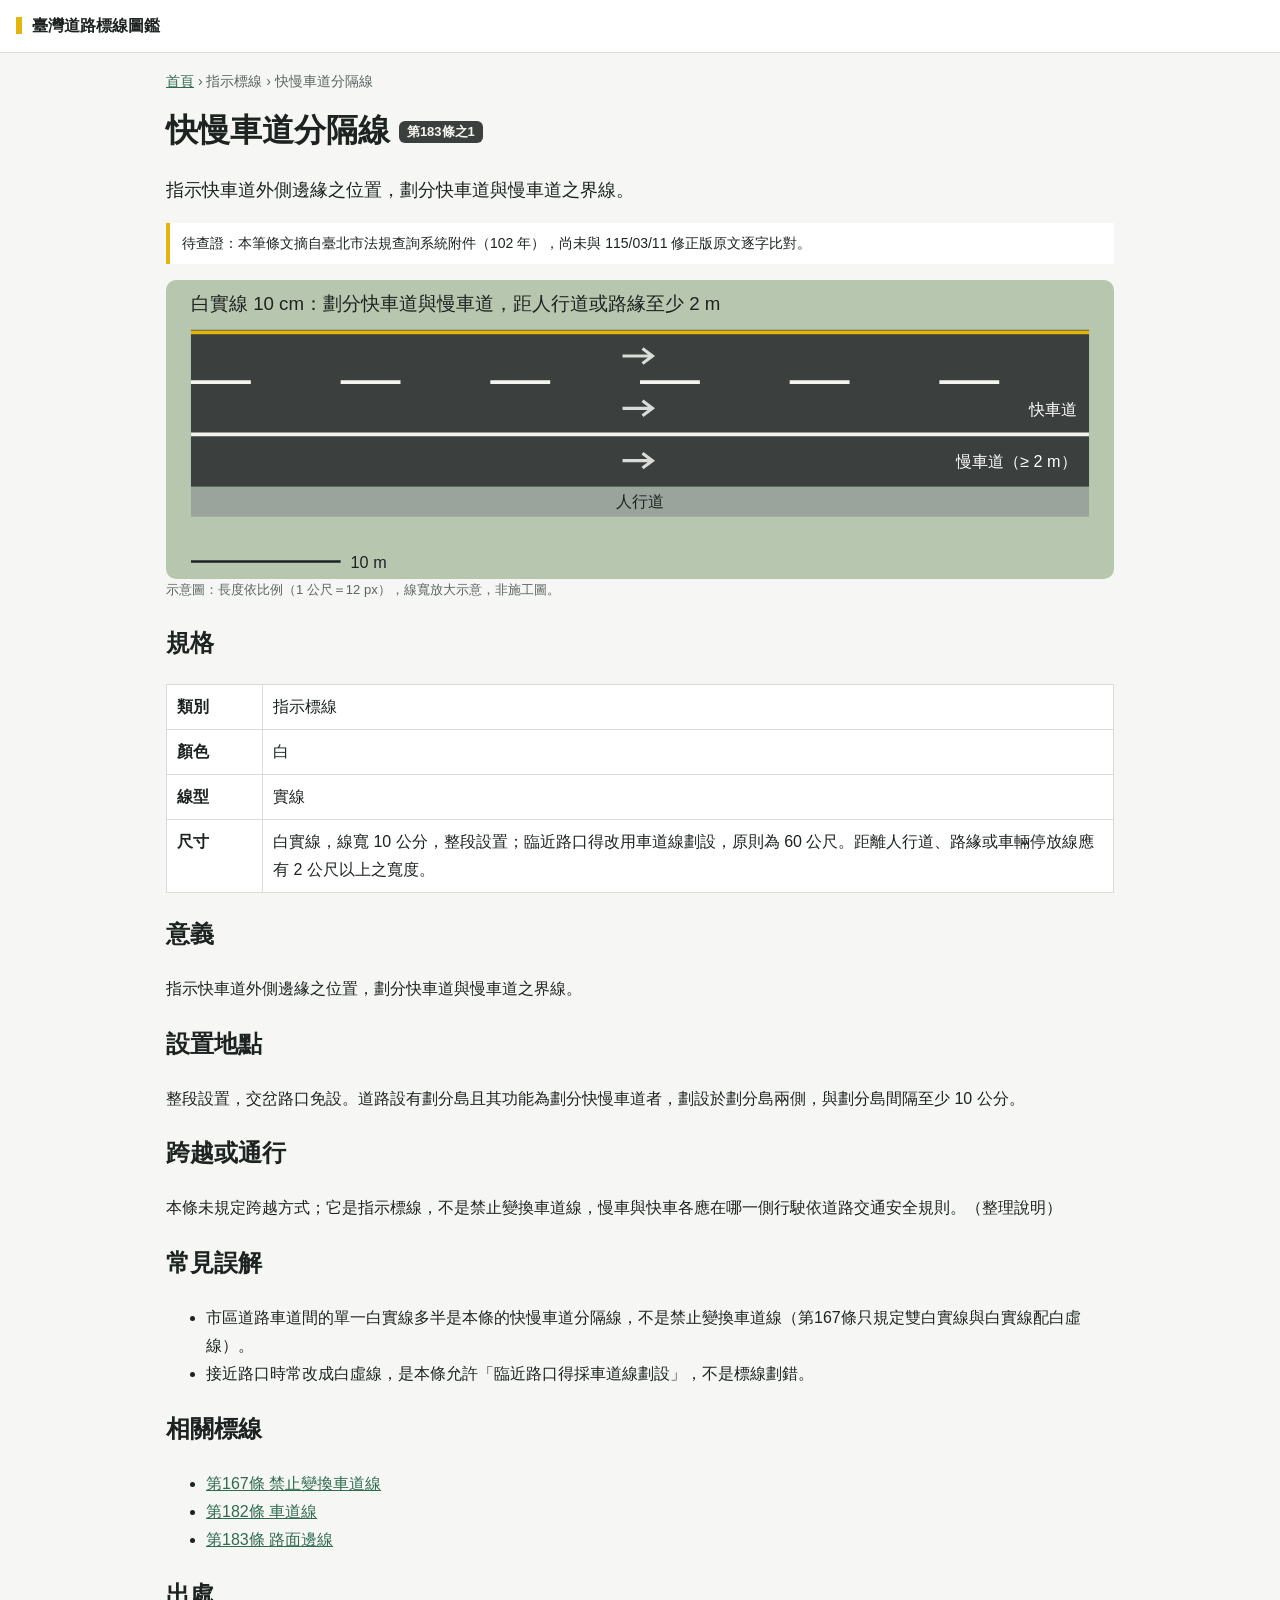
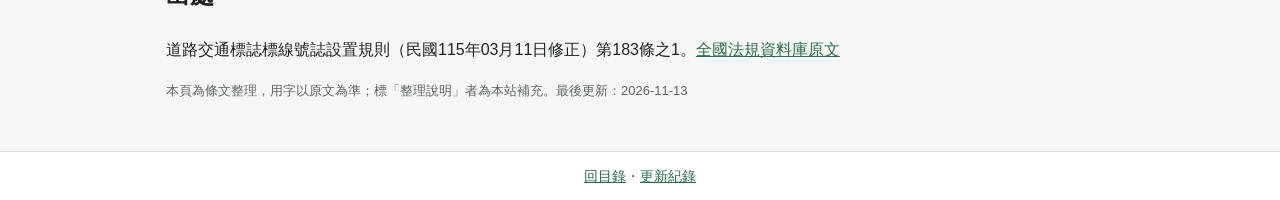
==== markings/183-1-kuaiman-fenge.html @ 76a42128 "建立臺灣道路標線圖鑑：AGENTS.md 規則、資料、建置與檢查腳本 Co-Authored-By: Claude Opus 5.5 <noreply@anthropic.com> Claude-Se" ====
<!doctype html>
<html lang="zh-Hant-TW">
<head>
<meta charset="utf-8">
<meta name="viewport" content="width=device-width, initial-scale=1">
<title>快慢車道分隔線｜臺灣道路標線圖鑑</title>
<meta name="description" content="第183條之1 快慢車道分隔線：指示快車道外側邊緣之位置，劃分快車道與慢車道之界線。">
<link rel="stylesheet" href="../assets/style.css">
</head>
<body>
<header class="site"><a class="brand" href="../index.html">臺灣道路標線圖鑑</a></header>
<main class="page" data-id="183-1">
<nav class="crumb"><a href="../index.html">首頁</a> › 指示標線 › 快慢車道分隔線</nav>
<h1>快慢車道分隔線 <span class="badge">第183條之1</span></h1>
<p class="lead">指示快車道外側邊緣之位置，劃分快車道與慢車道之界線。</p>
<p class="verify">待查證：本筆條文摘自臺北市法規查詢系統附件（102 年），尚未與 115/03/11 修正版原文逐字比對。</p>
<figure id="diagram"><img src="../assets/diagrams/183-1-kuaiman-fenge.svg" alt="快慢車道分隔線示意圖" width="760">
<figcaption>示意圖：長度依比例（1 公尺＝12 px），線寬放大示意，非施工圖。</figcaption></figure>
<section id="spec"><h2>規格</h2>
<table><tr><th>類別</th><td>指示標線</td></tr><tr><th>顏色</th><td>白</td></tr>
<tr><th>線型</th><td>實線</td></tr><tr><th>尺寸</th><td>白實線，線寬 10 公分，整段設置；臨近路口得改用車道線劃設，原則為 60 公尺。距離人行道、路緣或車輛停放線應有 2 公尺以上之寬度。</td></tr></table></section>
<section id="meaning"><h2>意義</h2><p>指示快車道外側邊緣之位置，劃分快車道與慢車道之界線。</p></section>
<section id="where"><h2>設置地點</h2><p>整段設置，交岔路口免設。道路設有劃分島且其功能為劃分快慢車道者，劃設於劃分島兩側，與劃分島間隔至少 10 公分。</p></section>
<section id="crossing"><h2>跨越或通行</h2><p>本條未規定跨越方式；它是指示標線，不是禁止變換車道線，慢車與快車各應在哪一側行駛依道路交通安全規則。（整理說明）</p></section>
<section id="misread"><h2>常見誤解</h2><ul><li>市區道路車道間的單一白實線多半是本條的快慢車道分隔線，不是禁止變換車道線（第167條只規定雙白實線與白實線配白虛線）。</li><li>接近路口時常改成白虛線，是本條允許「臨近路口得採車道線劃設」，不是標線劃錯。</li></ul></section>
<section id="related"><h2>相關標線</h2><ul><li><a href="167-jinzhi-bianhuan.html">第167條 禁止變換車道線</a></li><li><a href="182-chedao.html">第182條 車道線</a></li><li><a href="183-lumian-bian.html">第183條 路面邊線</a></li></ul></section>
<section id="source"><h2>出處</h2><p>道路交通標誌標線號誌設置規則（民國115年03月11日修正）第183條之1。<a href="https://law.moj.gov.tw/LawClass/LawAll.aspx?pcode=K0040014">全國法規資料庫原文</a></p>
<p class="note">本頁為條文整理，用字以原文為準；標「整理說明」者為本站補充。最後更新：2026-11-13</p></section>
</main>
<footer class="site"><a href="../index.html">回目錄</a>・<a href="../changelog.html">更新紀錄</a></footer>
</body>
</html>
---- assets/style.css ----
/* 臺灣道路標線圖鑑：全站唯一樣式檔。顏色只用下方變數，不在頁面內寫 style。 */
:root{--bg:#f6f7f5;--card:#fff;--ink:#1d2321;--muted:#5b6461;--line:#d8ddd9;--accent:#2f6b4f;--asphalt:#3b403e;--mark-white:#f4f4ee;--mark-yellow:#e2b40c}
@media (prefers-color-scheme:dark){:root{--bg:#161a19;--card:#1f2523;--ink:#e8ece9;--muted:#a3ada8;--line:#333b38;--accent:#7cc6a0}}
*{box-sizing:border-box}
body{margin:0;background:var(--bg);color:var(--ink);font:16px/1.75 "Noto Sans TC","PingFang TC","Microsoft JhengHei",sans-serif}
a{color:var(--accent)}
header.site,footer.site{padding:12px 16px;border-bottom:1px solid var(--line);background:var(--card)}
footer.site{border-top:1px solid var(--line);border-bottom:0;margin-top:48px;color:var(--muted);font-size:14px;text-align:center}
.brand{font-weight:800;text-decoration:none;color:var(--ink);border-left:6px solid var(--mark-yellow);padding-left:10px}
main{max-width:980px;margin:0 auto;padding:0 16px}
.hero{padding:32px 0 8px}.hero h1{font-size:2rem;margin:0 0 8px}.quick{font-size:15px}
.group h2{border-bottom:2px solid var(--line);padding-bottom:4px;margin-top:32px}
.grid{display:grid;grid-template-columns:repeat(auto-fill,minmax(260px,1fr));gap:16px}
.card{display:flex;flex-direction:column;gap:4px;background:var(--card);border:1px solid var(--line);border-radius:12px;padding:12px;text-decoration:none;color:var(--ink)}
.card:hover{border-color:var(--accent)}
.card img{width:100%;height:auto;border-radius:8px}
.card strong{font-size:1.1rem}.card .sum{color:var(--muted);font-size:14px}
.badge{display:inline-block;align-self:flex-start;background:var(--asphalt);color:var(--mark-white);border-radius:6px;padding:0 8px;font-size:13px;font-weight:700;vertical-align:middle}
.page h1{margin:8px 0}.crumb{font-size:14px;color:var(--muted);margin-top:16px}.lead{font-size:1.1rem}
figure{margin:16px 0}figure img{width:100%;height:auto;border-radius:10px;display:block}
figcaption,.note{color:var(--muted);font-size:13px}
table{border-collapse:collapse;width:100%;background:var(--card)}
th,td{border:1px solid var(--line);padding:8px 10px;text-align:left;vertical-align:top}th{width:6em;white-space:nowrap}
.verify{border-left:4px solid var(--mark-yellow);background:var(--card);padding:8px 12px;font-size:14px}
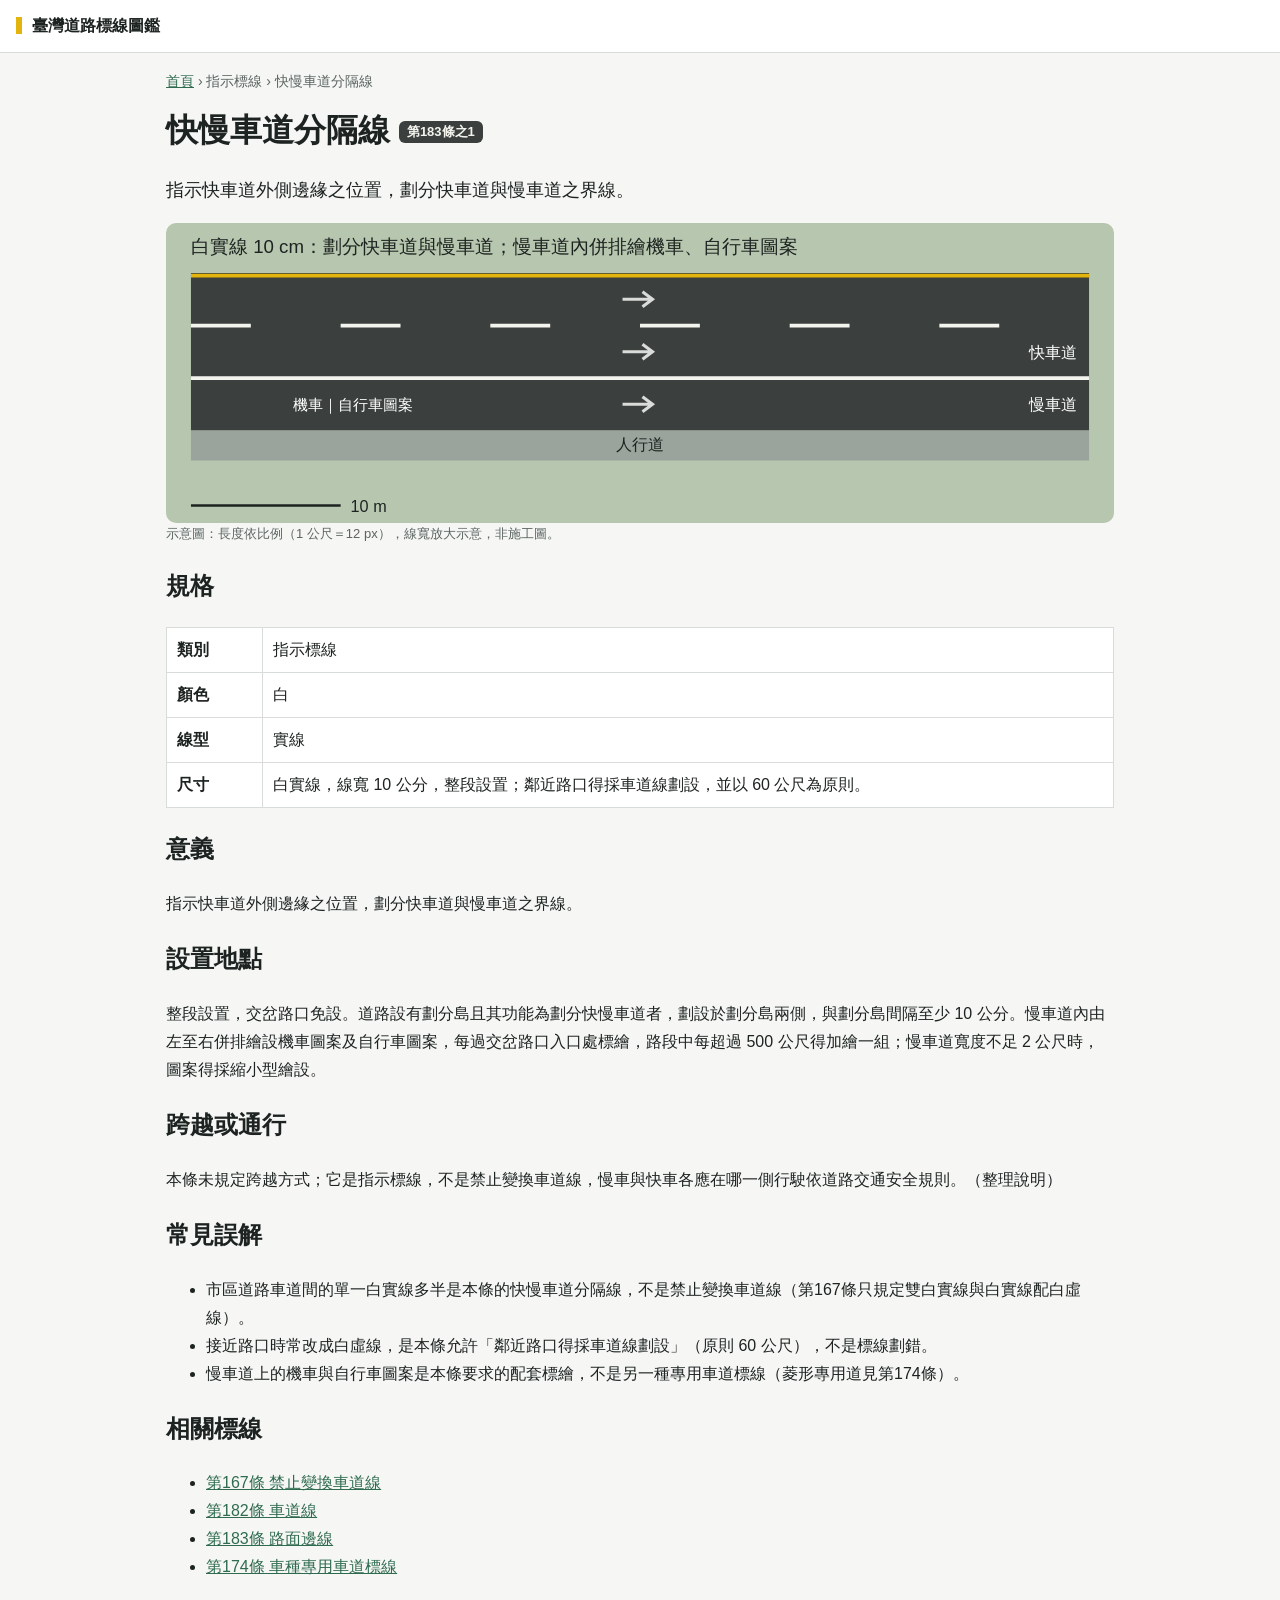
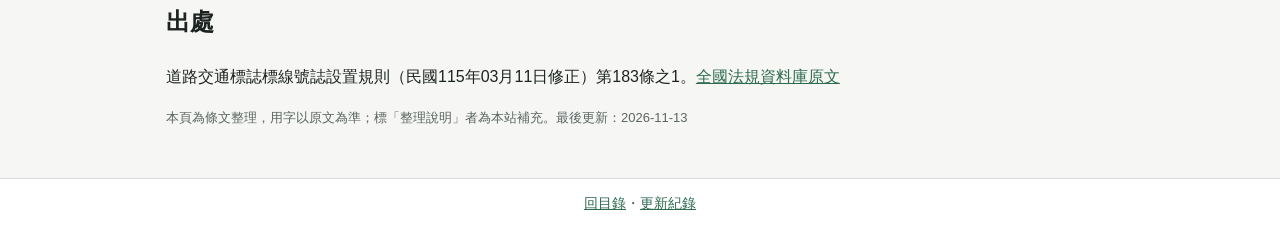
==== commit fb551b22: "第183條之1 依現行版原文修正並移除待查證 Co-Authored-By: Claude Opus 5.5 <noreply@anthropic.com> Claude-Session: https" ====
--- a/markings/183-1-kuaiman-fenge.html
+++ b/markings/183-1-kuaiman-fenge.html
@@ -13,17 +13,17 @@
 <nav class="crumb"><a href="../index.html">首頁</a> › 指示標線 › 快慢車道分隔線</nav>
 <h1>快慢車道分隔線 <span class="badge">第183條之1</span></h1>
 <p class="lead">指示快車道外側邊緣之位置，劃分快車道與慢車道之界線。</p>
-<p class="verify">待查證：本筆條文摘自臺北市法規查詢系統附件（102 年），尚未與 115/03/11 修正版原文逐字比對。</p>
+
 <figure id="diagram"><img src="../assets/diagrams/183-1-kuaiman-fenge.svg" alt="快慢車道分隔線示意圖" width="760">
 <figcaption>示意圖：長度依比例（1 公尺＝12 px），線寬放大示意，非施工圖。</figcaption></figure>
 <section id="spec"><h2>規格</h2>
 <table><tr><th>類別</th><td>指示標線</td></tr><tr><th>顏色</th><td>白</td></tr>
-<tr><th>線型</th><td>實線</td></tr><tr><th>尺寸</th><td>白實線，線寬 10 公分，整段設置；臨近路口得改用車道線劃設，原則為 60 公尺。距離人行道、路緣或車輛停放線應有 2 公尺以上之寬度。</td></tr></table></section>
+<tr><th>線型</th><td>實線</td></tr><tr><th>尺寸</th><td>白實線，線寬 10 公分，整段設置；鄰近路口得採車道線劃設，並以 60 公尺為原則。</td></tr></table></section>
 <section id="meaning"><h2>意義</h2><p>指示快車道外側邊緣之位置，劃分快車道與慢車道之界線。</p></section>
-<section id="where"><h2>設置地點</h2><p>整段設置，交岔路口免設。道路設有劃分島且其功能為劃分快慢車道者，劃設於劃分島兩側，與劃分島間隔至少 10 公分。</p></section>
+<section id="where"><h2>設置地點</h2><p>整段設置，交岔路口免設。道路設有劃分島且其功能為劃分快慢車道者，劃設於劃分島兩側，與劃分島間隔至少 10 公分。慢車道內由左至右併排繪設機車圖案及自行車圖案，每過交岔路口入口處標繪，路段中每超過 500 公尺得加繪一組；慢車道寬度不足 2 公尺時，圖案得採縮小型繪設。</p></section>
 <section id="crossing"><h2>跨越或通行</h2><p>本條未規定跨越方式；它是指示標線，不是禁止變換車道線，慢車與快車各應在哪一側行駛依道路交通安全規則。（整理說明）</p></section>
-<section id="misread"><h2>常見誤解</h2><ul><li>市區道路車道間的單一白實線多半是本條的快慢車道分隔線，不是禁止變換車道線（第167條只規定雙白實線與白實線配白虛線）。</li><li>接近路口時常改成白虛線，是本條允許「臨近路口得採車道線劃設」，不是標線劃錯。</li></ul></section>
-<section id="related"><h2>相關標線</h2><ul><li><a href="167-jinzhi-bianhuan.html">第167條 禁止變換車道線</a></li><li><a href="182-chedao.html">第182條 車道線</a></li><li><a href="183-lumian-bian.html">第183條 路面邊線</a></li></ul></section>
+<section id="misread"><h2>常見誤解</h2><ul><li>市區道路車道間的單一白實線多半是本條的快慢車道分隔線，不是禁止變換車道線（第167條只規定雙白實線與白實線配白虛線）。</li><li>接近路口時常改成白虛線，是本條允許「鄰近路口得採車道線劃設」（原則 60 公尺），不是標線劃錯。</li><li>慢車道上的機車與自行車圖案是本條要求的配套標繪，不是另一種專用車道標線（菱形專用道見第174條）。</li></ul></section>
+<section id="related"><h2>相關標線</h2><ul><li><a href="167-jinzhi-bianhuan.html">第167條 禁止變換車道線</a></li><li><a href="182-chedao.html">第182條 車道線</a></li><li><a href="183-lumian-bian.html">第183條 路面邊線</a></li><li><a href="174-chezhong-zhuanyong.html">第174條 車種專用車道標線</a></li></ul></section>
 <section id="source"><h2>出處</h2><p>道路交通標誌標線號誌設置規則（民國115年03月11日修正）第183條之1。<a href="https://law.moj.gov.tw/LawClass/LawAll.aspx?pcode=K0040014">全國法規資料庫原文</a></p>
 <p class="note">本頁為條文整理，用字以原文為準；標「整理說明」者為本站補充。最後更新：2026-11-13</p></section>
 </main>
